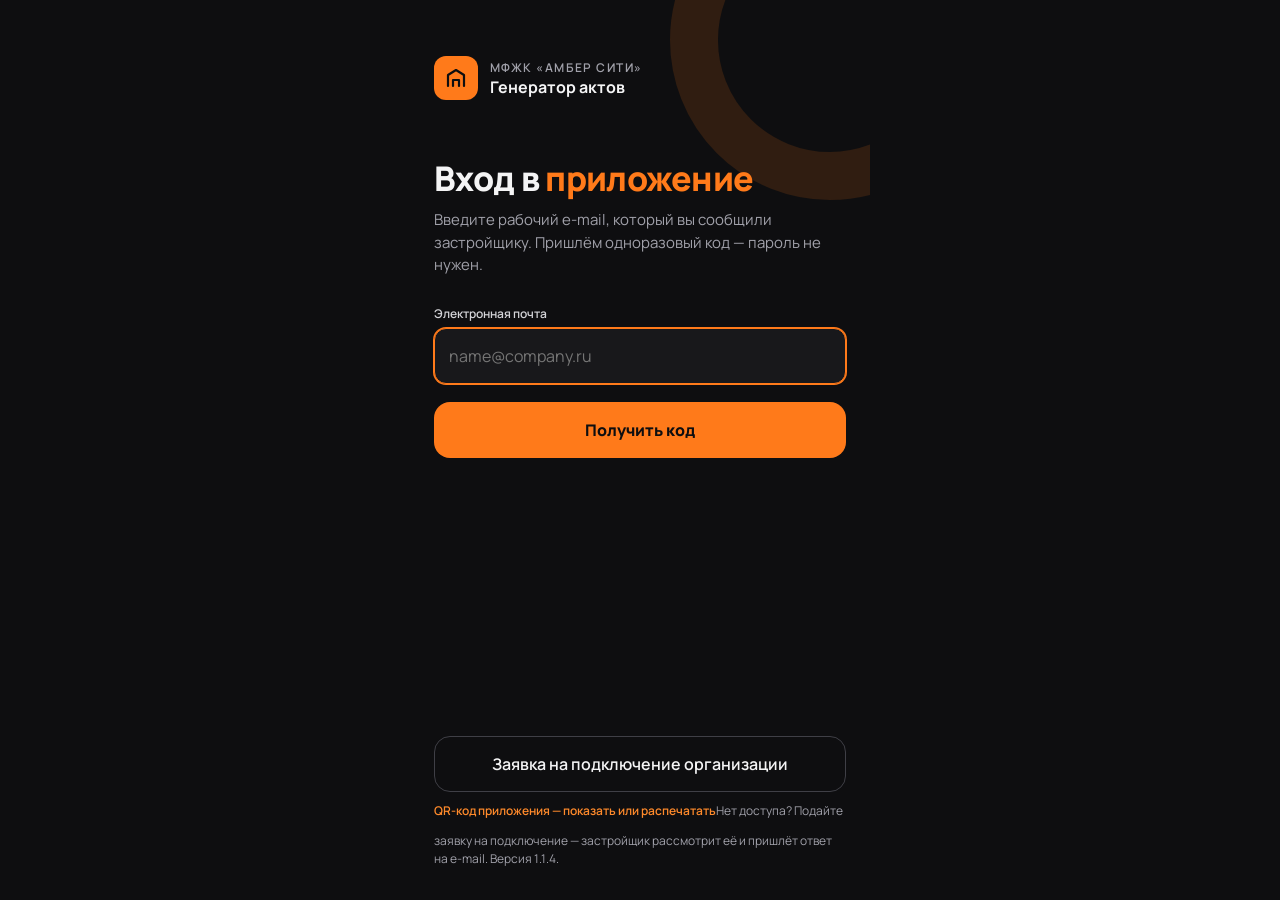
==== index.html @ ec32d387 "Сайт 1.1.4: вернуть изменения 1.1.2–1.1.3 (Приложение, «Генератор актов», Open Graph), QR-ссылка пов" ====
<!doctype html>
<html lang="ru">
<head>
<meta charset="utf-8">
<meta name="viewport" content="width=device-width, initial-scale=1, viewport-fit=cover">
<meta name="theme-color" content="#0E0E10">
<meta name="color-scheme" content="dark">
<meta name="apple-mobile-web-app-capable" content="yes">
<meta name="apple-mobile-web-app-status-bar-style" content="black-translucent">
<meta name="apple-mobile-web-app-title" content="Генератор актов">
<meta name="referrer" content="no-referrer">
<title>Генератор актов</title>
<meta name="description" content="Заявки на передачу фронта работ, проекты актов и согласование застройщиком. Вход по рабочему e-mail.">
<meta property="og:type" content="website">
<meta property="og:site_name" content="Генератор актов">
<meta property="og:title" content="Генератор актов — МФЖК «Амбер Сити»">
<meta property="og:description" content="Заявки на передачу фронта работ, проекты актов и согласование. Вход по рабочему e-mail — пароль не нужен.">
<meta property="og:url" content="https://samohin649-beep.github.io/generator-aktov/?o=amber">
<meta property="og:image" content="https://samohin649-beep.github.io/generator-aktov/icons/og.png">
<meta property="og:image:width" content="1200">
<meta property="og:image:height" content="630">
<meta property="og:locale" content="ru_RU">
<meta name="twitter:card" content="summary_large_image">
<link rel="manifest" href="manifest.webmanifest">
<link rel="icon" type="image/png" sizes="192x192" href="icons/icon-192.png">
<link rel="apple-touch-icon" href="icons/apple-180.png">
<link rel="preconnect" href="https://fonts.googleapis.com">
<link rel="preconnect" href="https://fonts.gstatic.com" crossorigin>
<link rel="stylesheet" href="https://fonts.googleapis.com/css2?family=Manrope:wght@400;500;600;700;800&family=JetBrains+Mono:wght@500&display=swap">
<link rel="stylesheet" href="css/app.css?v=1.1.4">
</head>
<body>
<div id="app"><div class="empty" style="padding-top:40vh"><span class="spin"></span> Загрузка…</div></div>
<noscript><div class="msg err" style="margin:20px">Включите JavaScript в браузере.</div></noscript>
<script src="config.js?v=1.1.4"></script>
<script src="js/app.js?v=1.1.4"></script>
</body>
</html>
---- css/app.css ----
/* Передача фронта — приложение. Тёмная тема, оранжевый акцент (утверждено 28.10.2026). */
:root {
  color-scheme: dark;
  --bg: #0E0E10; --s1: #18181B; --s2: #1F1F23; --line: #2A2A30; --line2: #3F3F46;
  --tx: #F4F4F5; --tx2: #D4D4D8; --mut: #A1A1AA; --mut2: #71717A;
  --acc: #FF7A1A; --acc-on: #0E0E10;
  --acc-dim-bg: #2B1A0C; --acc-dim-tx: #FF9A4D; --acc-dim-line: #5A3214;
  --acc-soft-bg: #231507; --acc-soft-tx: #FFC9A0;
  --bad: #F87171;
  --r: 14px; --r-lg: 18px;
  --font: Manrope, system-ui, -apple-system, "Segoe UI", Roboto, sans-serif;
  --mono: "JetBrains Mono", ui-monospace, SFMono-Regular, Menlo, monospace;
}
* { box-sizing: border-box; }
html, body { margin: 0; background: var(--bg); color: var(--tx); font-family: var(--font); -webkit-text-size-adjust: 100%; }
body { min-height: 100vh; }
a { color: #FF8A2B; text-decoration: none; } a:hover { color: #FFB070; }
button, input, select, textarea { font: inherit; color: inherit; }
button { cursor: pointer; }
button:disabled { opacity: .55; cursor: default; }
:focus-visible { outline: 2px solid var(--acc); outline-offset: 2px; }
.mono { font-family: var(--mono); }
.hidden { display: none !important; }
.sr { position: absolute; width: 1px; height: 1px; overflow: hidden; clip: rect(0 0 0 0); white-space: nowrap; }

/* каркас */
.wrap { max-width: 760px; margin: 0 auto; padding: 0 20px; }
.wrap.wide { max-width: 1440px; padding: 0 32px; }
.top { display: flex; align-items: center; justify-content: space-between; gap: 12px; padding: 22px 0 14px; }
.top .t-sub { font-size: 12px; color: var(--mut); }
.top .t-main { font-size: 22px; font-weight: 800; letter-spacing: -.01em; }
.eyebrow { font-size: 12px; font-weight: 700; letter-spacing: .12em; text-transform: uppercase; color: var(--acc); }
.row { display: flex; align-items: center; gap: 10px; }
.grow { flex: 1; min-width: 0; }

/* кнопки */
.btn { height: 56px; border-radius: 16px; border: none; background: var(--acc); color: var(--acc-on); font-size: 16px; font-weight: 800; padding: 0 20px;
  display: inline-flex; align-items: center; justify-content: center; gap: 8px; }
.btn.block { width: 100%; }
.btn.sm { height: 44px; border-radius: 12px; font-size: 14px; padding: 0 14px; }
.btn.ghost { background: transparent; color: var(--tx); border: 1px solid var(--line2); font-weight: 600; }
.btn.outline { background: transparent; color: var(--acc); border: 1.5px solid var(--acc); }
.btn.mute { background: transparent; color: var(--tx2); border: 1.5px solid #52525B; font-weight: 700; }
.icon-btn { width: 44px; height: 44px; border-radius: 12px; border: 1px solid var(--line); background: var(--s1); display: inline-flex; align-items: center; justify-content: center; color: var(--tx); flex: none; }
.icon-btn svg { width: 20px; height: 20px; }

/* поля */
.field { display: flex; flex-direction: column; gap: 6px; position: relative; }
.field label, .lbl { font-size: 12px; font-weight: 600; color: var(--tx2); }
.inp { height: 48px; border-radius: 12px; border: 1px solid var(--line2); background: var(--s1); color: var(--tx); padding: 0 14px; font-size: 16px; width: 100%; }
textarea.inp { height: auto; padding: 12px 14px; resize: vertical; min-height: 84px; }
.inp:focus { border-color: var(--acc); outline: none; box-shadow: 0 0 0 1px var(--acc); }
select.inp { appearance: none; background-image: linear-gradient(45deg, transparent 50%, var(--mut) 50%), linear-gradient(135deg, var(--mut) 50%, transparent 50%);
  background-position: calc(100% - 20px) 21px, calc(100% - 15px) 21px; background-size: 5px 5px; background-repeat: no-repeat; padding-right: 36px; }
.grid2 { display: grid; grid-template-columns: repeat(2, minmax(0, 1fr)); gap: 10px; }
.grid-pre { display: grid; grid-template-columns: 110px minmax(0, 1fr); gap: 10px; }
.sugg { position: absolute; left: 0; right: 0; top: 100%; margin-top: 4px; z-index: 20; border-radius: 12px; background: var(--s2); border: 1px solid var(--line); overflow: hidden;
  box-shadow: 0 12px 30px rgba(0,0,0,.45); }
.sugg button { display: block; width: 100%; text-align: left; padding: 12px 14px; background: transparent; border: none; font-size: 15px; color: var(--tx2); }
.sugg button.on, .sugg button:hover { background: var(--acc-dim-bg); color: var(--acc-soft-tx); }

/* сообщения */
.msg { border-radius: 14px; padding: 12px 14px; font-size: 14px; line-height: 1.45; margin: 10px 0; }
.msg.ok { background: var(--s1); border: 1px solid var(--line); color: var(--tx2); }
.msg.good { background: var(--acc-dim-bg); border: 1px solid var(--acc-dim-line); color: var(--acc-soft-tx); }
.msg.err { background: #2A1215; border: 1px solid #5B2228; color: #FECACA; }
.toast { position: fixed; left: 50%; transform: translateX(-50%); bottom: 96px; z-index: 60; max-width: min(560px, calc(100% - 32px)); width: max-content;
  border-radius: 14px; padding: 12px 16px; font-size: 14px; line-height: 1.4; background: #F4F4F5; color: #0E0E10; font-weight: 600; box-shadow: 0 12px 30px rgba(0,0,0,.5); }
.toast.err { background: #FECACA; }

/* вход */
.login { min-height: 100vh; display: flex; flex-direction: column; gap: 28px; padding: 56px 24px 32px; max-width: 460px; margin: 0 auto; position: relative; overflow: hidden; }
.login .ring { position: absolute; right: -120px; top: -120px; width: 320px; height: 320px; border-radius: 50%; border: 48px solid var(--acc); opacity: .14; pointer-events: none; }
.brand { display: flex; align-items: center; gap: 12px; }
.logo { width: 44px; height: 44px; border-radius: 12px; background: var(--acc); display: flex; align-items: center; justify-content: center; flex: none; }
.logo svg { width: 24px; height: 24px; }
.brand .b-sub { font-size: 12px; font-weight: 600; letter-spacing: .12em; text-transform: uppercase; color: var(--mut); }
.brand .b-main { font-size: 16px; font-weight: 700; }
.h1 { margin: 0; font-size: 34px; line-height: 1.1; font-weight: 800; letter-spacing: -.02em; }
.h1 em { font-style: normal; color: var(--acc); }
.lead { margin: 0; font-size: 15px; line-height: 1.5; color: var(--mut); }
.otp { position: relative; display: grid; grid-template-columns: repeat(6, minmax(0, 1fr)); gap: 8px; }
.otp .cell { height: 56px; border-radius: 12px; background: var(--bg); border: 1px solid var(--line2); display: flex; align-items: center; justify-content: center; font-family: var(--mono); font-size: 24px; }
.otp .cell.cur { border: 1.5px solid var(--acc); color: var(--acc); }
.otp input { position: absolute; inset: 0; width: 100%; height: 100%; opacity: 0; font-size: 16px; }
.panel { display: flex; flex-direction: column; gap: 12px; padding: 18px; border-radius: 16px; background: var(--s1); border: 1px solid var(--line); }
.foot { margin-top: auto; font-size: 12px; color: var(--mut); line-height: 1.5; }
.linkbtn { background: none; border: none; padding: 0; color: #FF8A2B; font-size: inherit; font-weight: 600; }

/* сегменты и плашки */
.seg { display: grid; grid-auto-columns: minmax(0, 1fr); grid-auto-flow: column; gap: 6px; padding: 4px; border-radius: 14px; background: var(--s1); }
.seg button { height: 40px; border-radius: 10px; border: none; background: transparent; color: var(--tx2); font-weight: 600; font-size: 14px; }
.seg button.on { background: var(--acc); color: var(--acc-on); font-weight: 800; }
.tiles { display: grid; grid-template-columns: repeat(3, minmax(0, 1fr)); gap: 8px; }
.tile { border-radius: 14px; background: var(--s1); border: 1px solid var(--line); padding: 12px; display: flex; flex-direction: column; gap: 2px; text-align: left; }
.tile b { font-size: 26px; font-weight: 800; line-height: 1; }
.tile span { font-size: 12px; color: var(--mut); }
.tile.on { background: var(--acc); border-color: var(--acc); color: var(--acc-on); }
.tile.on span { color: var(--acc-on); font-weight: 700; }
.search { height: 44px; border-radius: 12px; background: var(--s1); border: 1px solid var(--line); display: flex; align-items: center; gap: 10px; padding: 0 14px; }
.search input { flex: 1; border: none; background: transparent; color: var(--tx); font-size: 15px; outline: none; min-width: 0; }

/* карточки */
.list { display: flex; flex-direction: column; gap: 12px; padding: 14px 0 120px; }
.card { border-radius: var(--r-lg); background: var(--s1); border: 1px solid var(--line); padding: 16px; display: flex; flex-direction: column; gap: 10px; text-align: left; color: var(--tx); width: 100%; }
button.card { cursor: pointer; font: inherit; }
.card.hot { border: 1.5px solid var(--acc); }
.card .c-head { display: flex; justify-content: space-between; align-items: center; gap: 10px; }
.card .c-id { font-family: var(--mono); font-size: 13px; color: var(--mut); }
.card .c-title { font-size: 16px; font-weight: 700; line-height: 1.3; }
.card .c-sub { font-size: 13px; color: var(--mut); line-height: 1.45; }
.card .c-note { font-size: 13px; line-height: 1.45; padding: 10px 12px; border-radius: 12px; background: var(--acc-soft-bg); color: var(--acc-soft-tx); }
.card .c-btns { display: flex; gap: 8px; flex-wrap: wrap; }
.card .c-btns > * { flex: 1 1 120px; }
.chip { font-size: 12px; font-weight: 700; padding: 5px 10px; border-radius: 999px; white-space: nowrap; border: 1px solid transparent; }
.chip.wait { background: var(--acc-dim-bg); color: var(--acc-dim-tx); border-color: var(--acc-dim-line); }
.chip.fix { background: var(--acc); color: var(--acc-on); font-weight: 800; }
.chip.act { background: #F4F4F5; color: #0E0E10; }
.chip.bad { background: transparent; color: var(--mut); border-color: var(--line2); }
.empty { text-align: center; color: var(--mut); padding: 40px 16px; font-size: 14px; }
.fab { position: fixed; left: 0; right: 0; bottom: 0; padding: 12px 20px calc(20px + env(safe-area-inset-bottom)); background: linear-gradient(to top, var(--bg) 70%, rgba(14,14,16,0)); z-index: 30; }
.fab .btn { max-width: 720px; margin: 0 auto; display: flex; width: 100%; }

/* форма заявки */
.form { display: flex; flex-direction: column; gap: 14px; padding: 6px 0 140px; }
.note-row { display: flex; align-items: center; gap: 10px; padding: 12px 14px; border-radius: 14px; background: var(--s1); border: 1px solid var(--line); font-size: 12px; line-height: 1.4; color: var(--mut); }

/* застройщик */
.facts { display: grid; grid-template-columns: 110px minmax(0, 1fr); row-gap: 10px; column-gap: 12px; font-size: 14px; line-height: 1.35; }
.facts dt { color: var(--mut); margin: 0; } .facts dd { margin: 0; overflow-wrap: anywhere; }
.decide { display: flex; flex-direction: column; gap: 10px; }
.dev-grid { display: block; }
.dev-detail { display: flex; flex-direction: column; gap: 14px; padding-bottom: 32px; }
.dtable-box { overflow-x: auto; border-radius: 16px; border: 1px solid #232327; }
table.dtable { width: 100%; min-width: 720px; border-collapse: collapse; font-size: 14px; }
.dtable th { padding: 12px 16px; font-weight: 600; font-size: 12px; letter-spacing: .06em; text-transform: uppercase; color: var(--mut); background: #16161A; text-align: left; }
.dtable td { padding: 14px 16px; border-top: 1px solid #232327; color: var(--tx2); vertical-align: top; }
.dtable td.who { color: var(--tx); font-weight: 700; }
.dtable tr { cursor: pointer; }
.dtable tr.sel td { background: var(--acc-soft-bg); }
.dtable tr.sel td:first-child { box-shadow: inset 3px 0 0 var(--acc); color: var(--acc-soft-tx); }
.dtable tr:hover td { background: #1A1A1E; }
.dtable tr.sel:hover td { background: var(--acc-soft-bg); }
.only-wide { display: none; }
.dev-list { display: flex; flex-direction: column; gap: 12px; }
.dtable td.mono { white-space: nowrap; }
@media (min-width: 1000px) {
  .dev-grid { display: grid; grid-template-columns: minmax(0, 1fr) 420px; gap: 24px; align-items: start; }
  .dev-grid .dev-detail { position: sticky; top: 16px; border-radius: 20px; background: var(--s1); border: 1px solid var(--line); padding: 22px; }
  .only-wide { display: block; }
  .only-narrow { display: none !important; }
  .dev-grid .back-row { display: none; }
}
@media (max-width: 999px) {
  .dev-grid.has-sel .dev-list { display: none; }
  .dev-grid:not(.has-sel) .dev-detail { display: none; }
}
@media (max-width: 380px) {
  .h1 { font-size: 30px; }
  .facts, .grid-pre { grid-template-columns: 92px minmax(0, 1fr); }
}
.spin { width: 18px; height: 18px; border-radius: 50%; border: 2.5px solid currentColor; border-right-color: transparent; animation: sp 0.8s linear infinite; display: inline-block; }
@keyframes sp { to { transform: rotate(360deg); } }
@media (prefers-reduced-motion: reduce) { .spin { animation: none; } }
.btn span > svg:not([width]) { width: 18px; height: 18px; }
/* 1.1: согласующий, подключение */
.hint { font-size: 12px; color: var(--mut); min-height: 16px; }
.lbl-t { font-size: 12px; font-weight: 600; color: var(--tx2); }
select.inp:disabled { opacity: .55; }
.tags { display: flex; flex-wrap: wrap; gap: 8px; }
.tag { height: 40px; min-width: 56px; padding: 0 14px; border-radius: 12px; border: 1px solid var(--line2); background: var(--s1); color: var(--tx2); font-family: inherit; font-size: 14px; font-weight: 700; cursor: pointer; }
.tag.on { background: var(--acc); border-color: var(--acc); color: var(--acc-on); }
.trap { position: absolute; left: -9999px; width: 1px; height: 1px; opacity: 0; }
.tiles.t4 { grid-template-columns: repeat(4, minmax(0, 1fr)); }
/* 1.1.1: контактные лица */
.contact { border: 1px solid var(--line); border-radius: var(--r-lg); padding: 12px 14px 14px; margin: 0; display: flex; flex-direction: column; gap: 10px; background: var(--s1); min-width: 0; }
.contact legend { padding: 0 6px; font-size: 12px; font-weight: 700; color: var(--acc-dim-tx); display: flex; align-items: center; gap: 8px; }
.contact .x { width: 28px; height: 28px; border-radius: 8px; border: 1px solid var(--line2); background: transparent; color: var(--tx2); font-size: 18px; line-height: 1; cursor: pointer; }
.contacts { display: flex; flex-direction: column; gap: 12px; }
.contacts:empty { display: none; }
.add-contact { align-self: flex-start; }
.add-contact svg { width: 16px; height: 16px; }

/* 1.1.2: «Приложение» — пример мелким шрифтом */
#f_app::placeholder { font-size: 12px; opacity: .65; }
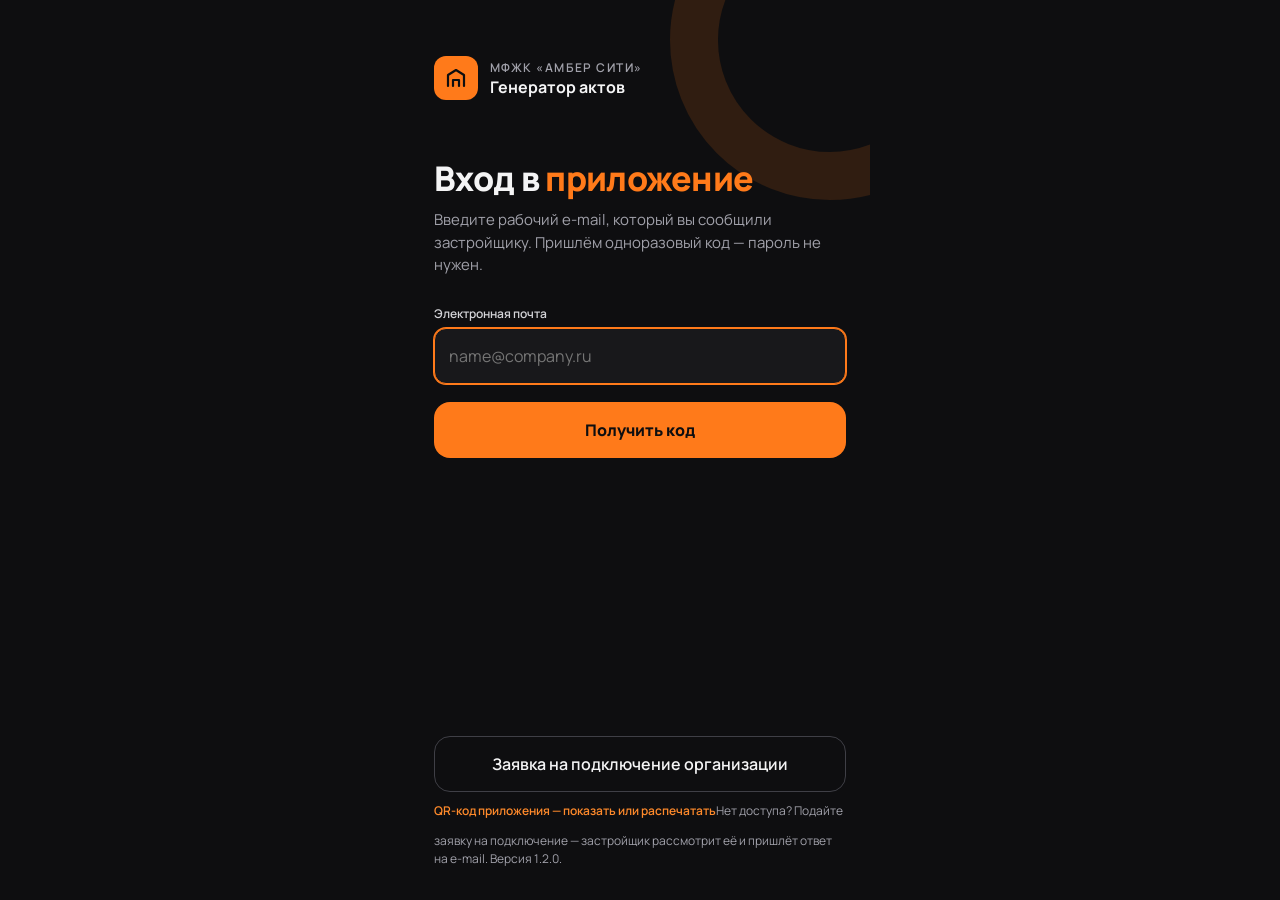
==== commit f82c4f2d: "Сайт 1.2.0: второй тип акта — приёмка-передача мест производства работ («Площадка») Вкладка «Площадк" ====
--- a/index.html
+++ b/index.html
@@ -27,12 +27,12 @@
 <link rel="preconnect" href="https://fonts.googleapis.com">
 <link rel="preconnect" href="https://fonts.gstatic.com" crossorigin>
 <link rel="stylesheet" href="https://fonts.googleapis.com/css2?family=Manrope:wght@400;500;600;700;800&family=JetBrains+Mono:wght@500&display=swap">
-<link rel="stylesheet" href="css/app.css?v=1.1.4">
+<link rel="stylesheet" href="css/app.css?v=1.2.0">
 </head>
 <body>
 <div id="app"><div class="empty" style="padding-top:40vh"><span class="spin"></span> Загрузка…</div></div>
 <noscript><div class="msg err" style="margin:20px">Включите JavaScript в браузере.</div></noscript>
-<script src="config.js?v=1.1.4"></script>
-<script src="js/app.js?v=1.1.4"></script>
+<script src="config.js?v=1.2.0"></script>
+<script src="js/app.js?v=1.2.0"></script>
 </body>
 </html>
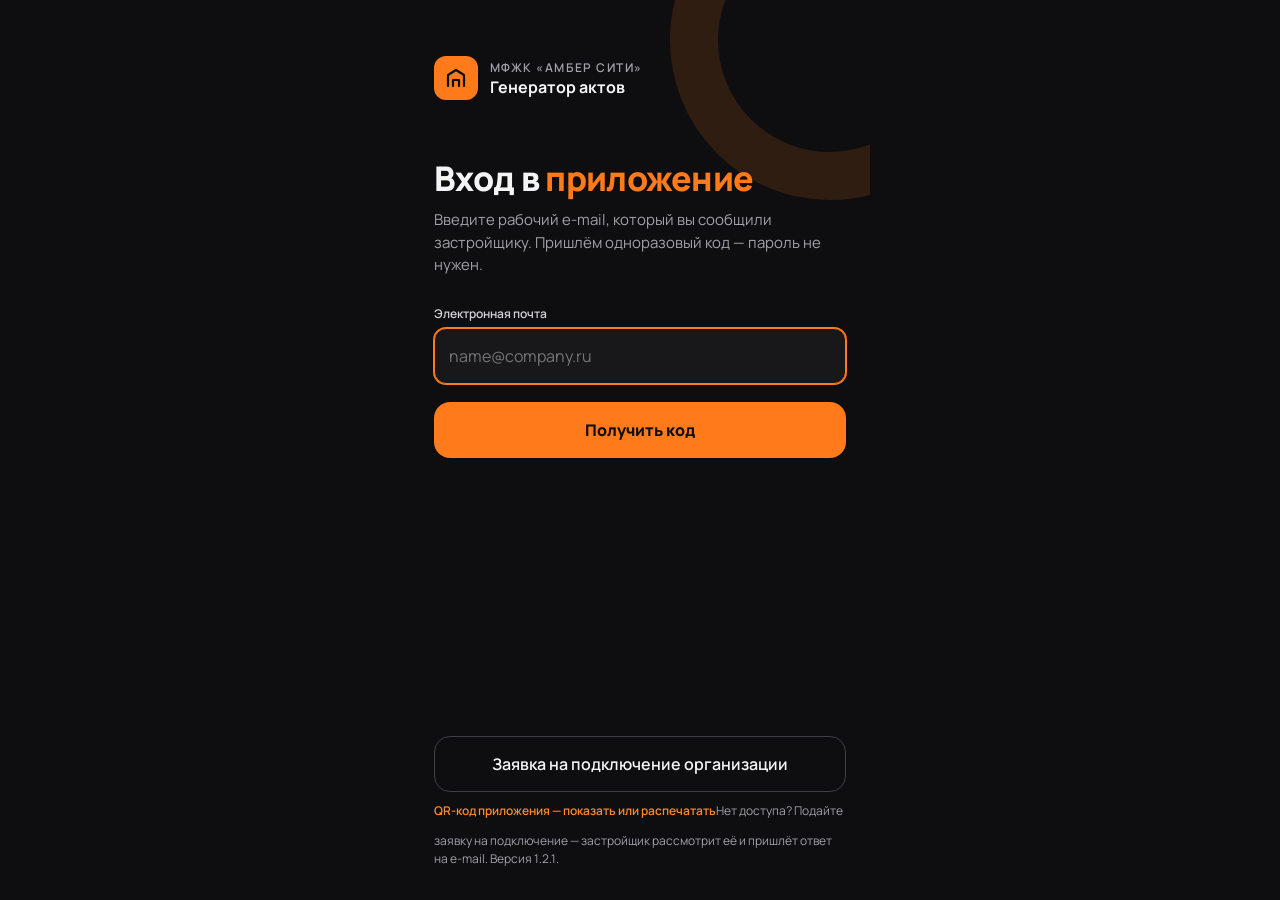
==== commit c19cc2d9: "Сайт 1.2.1: название «Генератор актов» на экране выбора объекта, в описании и QR Co-Authored-By: Cla" ====
--- a/index.html
+++ b/index.html
@@ -10,11 +10,11 @@
 <meta name="apple-mobile-web-app-title" content="Генератор актов">
 <meta name="referrer" content="no-referrer">
 <title>Генератор актов</title>
-<meta name="description" content="Заявки на передачу фронта работ, проекты актов и согласование застройщиком. Вход по рабочему e-mail.">
+<meta name="description" content="Генератор актов: акты передачи фронта работ и мест производства работ — заявки подрядчиков и согласование застройщиком. Вход по рабочему e-mail.">
 <meta property="og:type" content="website">
 <meta property="og:site_name" content="Генератор актов">
 <meta property="og:title" content="Генератор актов — МФЖК «Амбер Сити»">
-<meta property="og:description" content="Заявки на передачу фронта работ, проекты актов и согласование. Вход по рабочему e-mail — пароль не нужен.">
+<meta property="og:description" content="Акты передачи фронта и мест производства работ: заявки и согласование. Вход по рабочему e-mail — пароль не нужен.">
 <meta property="og:url" content="https://samohin649-beep.github.io/generator-aktov/?o=amber">
 <meta property="og:image" content="https://samohin649-beep.github.io/generator-aktov/icons/og.png">
 <meta property="og:image:width" content="1200">
@@ -27,12 +27,12 @@
 <link rel="preconnect" href="https://fonts.googleapis.com">
 <link rel="preconnect" href="https://fonts.gstatic.com" crossorigin>
 <link rel="stylesheet" href="https://fonts.googleapis.com/css2?family=Manrope:wght@400;500;600;700;800&family=JetBrains+Mono:wght@500&display=swap">
-<link rel="stylesheet" href="css/app.css?v=1.2.0">
+<link rel="stylesheet" href="css/app.css?v=1.2.1">
 </head>
 <body>
 <div id="app"><div class="empty" style="padding-top:40vh"><span class="spin"></span> Загрузка…</div></div>
 <noscript><div class="msg err" style="margin:20px">Включите JavaScript в браузере.</div></noscript>
-<script src="config.js?v=1.2.0"></script>
-<script src="js/app.js?v=1.2.0"></script>
+<script src="config.js?v=1.2.1"></script>
+<script src="js/app.js?v=1.2.1"></script>
 </body>
 </html>
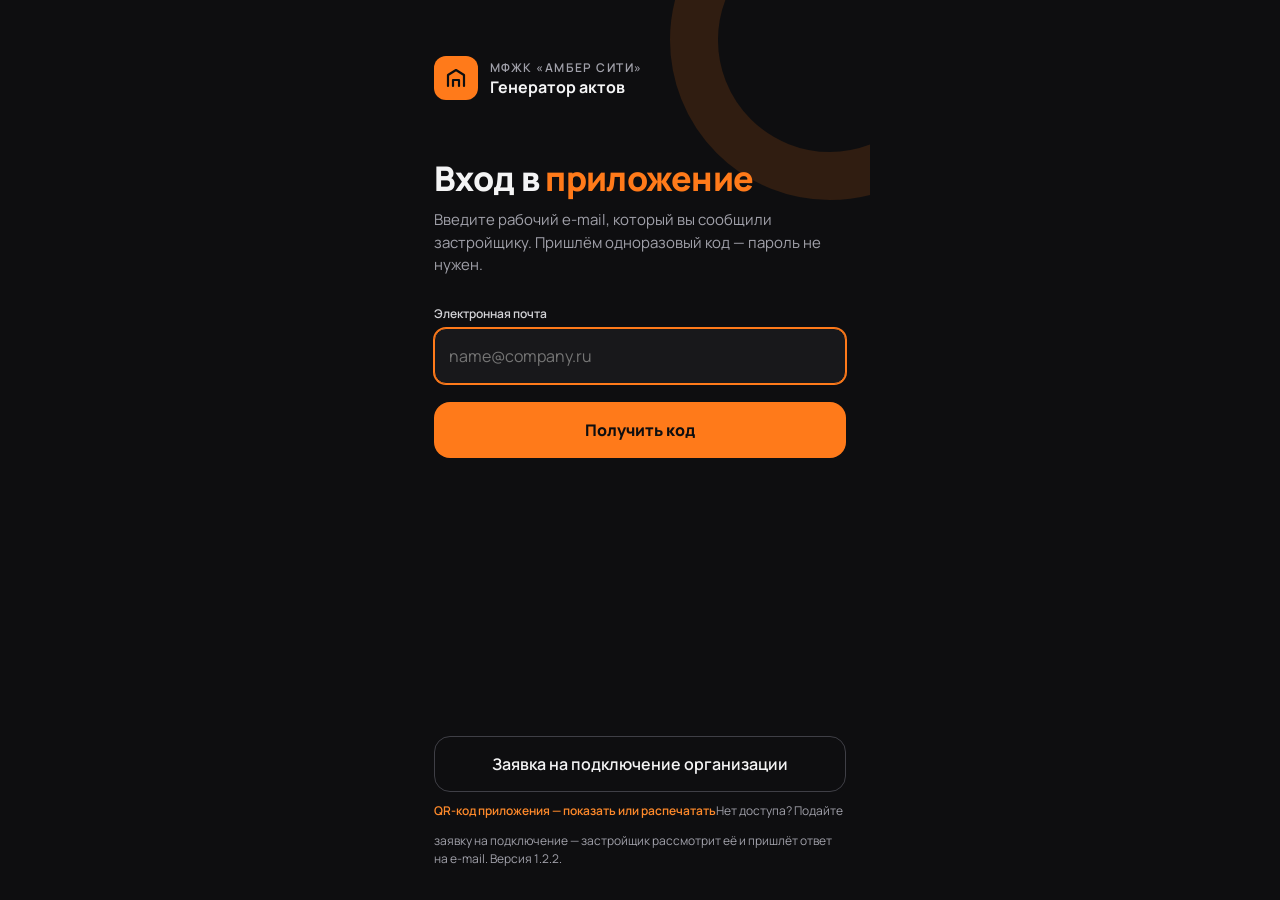
==== commit 0df64550: "Сайт 1.2.2: обновление окна застройщика повторяет формирование недоформированного акта «Площадки» Co" ====
--- a/index.html
+++ b/index.html
@@ -27,12 +27,12 @@
 <link rel="preconnect" href="https://fonts.googleapis.com">
 <link rel="preconnect" href="https://fonts.gstatic.com" crossorigin>
 <link rel="stylesheet" href="https://fonts.googleapis.com/css2?family=Manrope:wght@400;500;600;700;800&family=JetBrains+Mono:wght@500&display=swap">
-<link rel="stylesheet" href="css/app.css?v=1.2.1">
+<link rel="stylesheet" href="css/app.css?v=1.2.2">
 </head>
 <body>
 <div id="app"><div class="empty" style="padding-top:40vh"><span class="spin"></span> Загрузка…</div></div>
 <noscript><div class="msg err" style="margin:20px">Включите JavaScript в браузере.</div></noscript>
-<script src="config.js?v=1.2.1"></script>
-<script src="js/app.js?v=1.2.1"></script>
+<script src="config.js?v=1.2.2"></script>
+<script src="js/app.js?v=1.2.2"></script>
 </body>
 </html>
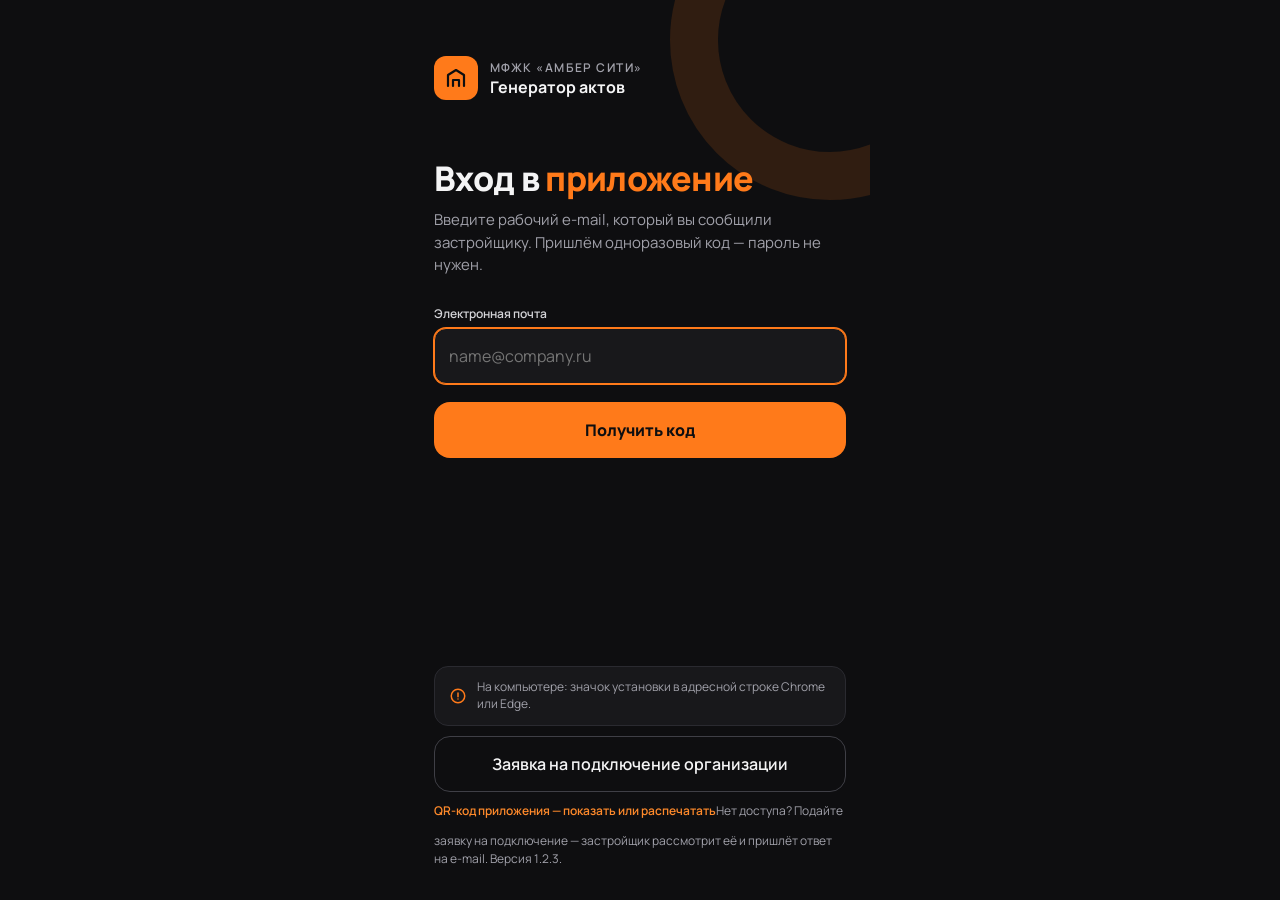
==== commit 45e611a0: "Сайт 1.2.3: кнопка «Установить приложение» и подсказки по установке (Android, встроенный браузер, iP" ====
--- a/index.html
+++ b/index.html
@@ -27,12 +27,12 @@
 <link rel="preconnect" href="https://fonts.googleapis.com">
 <link rel="preconnect" href="https://fonts.gstatic.com" crossorigin>
 <link rel="stylesheet" href="https://fonts.googleapis.com/css2?family=Manrope:wght@400;500;600;700;800&family=JetBrains+Mono:wght@500&display=swap">
-<link rel="stylesheet" href="css/app.css?v=1.2.2">
+<link rel="stylesheet" href="css/app.css?v=1.2.3">
 </head>
 <body>
 <div id="app"><div class="empty" style="padding-top:40vh"><span class="spin"></span> Загрузка…</div></div>
 <noscript><div class="msg err" style="margin:20px">Включите JavaScript в браузере.</div></noscript>
-<script src="config.js?v=1.2.2"></script>
-<script src="js/app.js?v=1.2.2"></script>
+<script src="config.js?v=1.2.3"></script>
+<script src="js/app.js?v=1.2.3"></script>
 </body>
 </html>
--- a/css/app.css
+++ b/css/app.css
@@ -183,3 +183,4 @@
 
 /* 1.1.2: «Приложение» — пример мелким шрифтом */
 #f_app::placeholder { font-size: 12px; opacity: .65; }
+.install { margin-bottom: 10px; } .install .btn { margin-bottom: 0; }
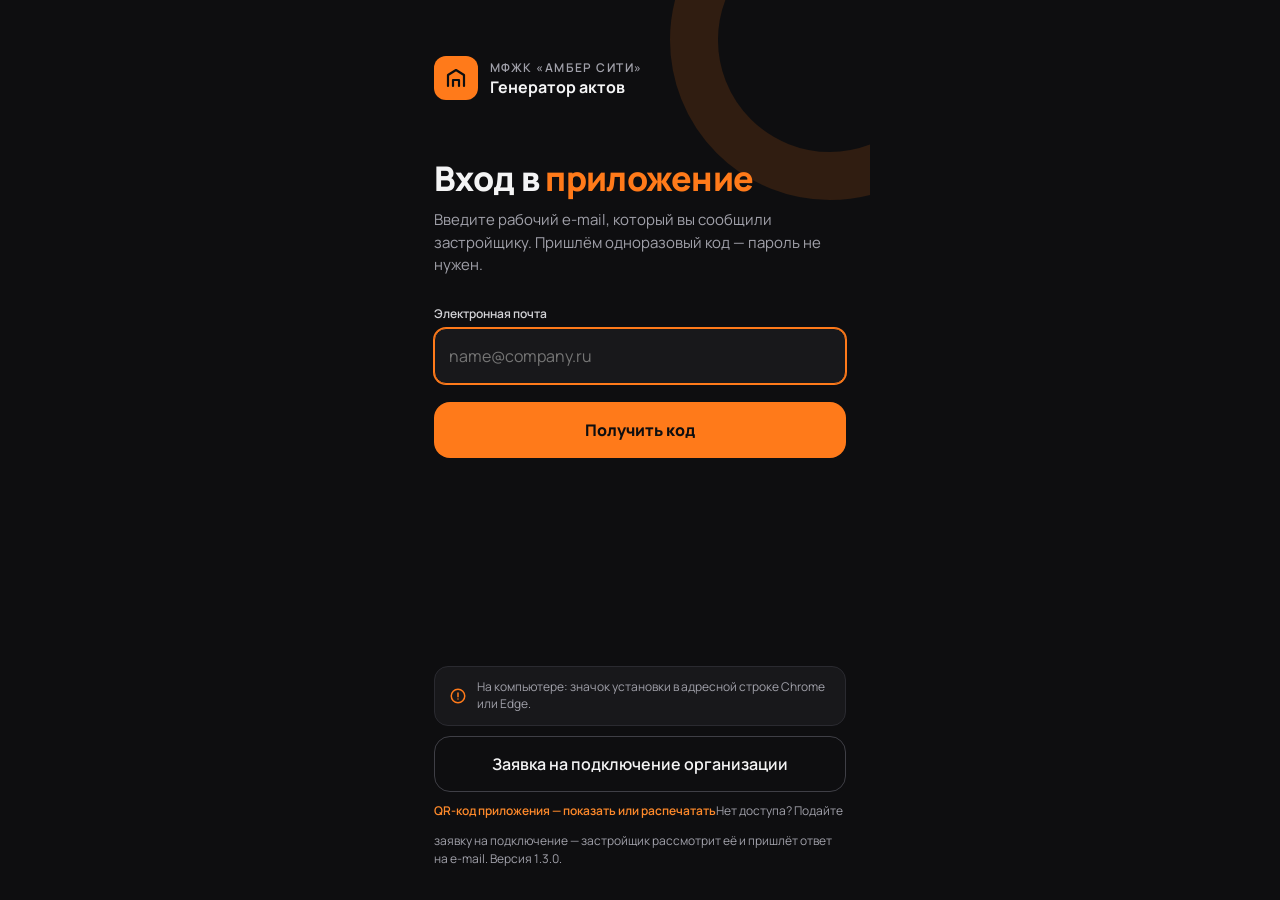
==== commit 84aa0529: "Сайт 1.3.0: третий тип акта — необходимость выполнения дополнительных работ («Доп. работы») Co-Autho" ====
--- a/index.html
+++ b/index.html
@@ -27,12 +27,12 @@
 <link rel="preconnect" href="https://fonts.googleapis.com">
 <link rel="preconnect" href="https://fonts.gstatic.com" crossorigin>
 <link rel="stylesheet" href="https://fonts.googleapis.com/css2?family=Manrope:wght@400;500;600;700;800&family=JetBrains+Mono:wght@500&display=swap">
-<link rel="stylesheet" href="css/app.css?v=1.2.3">
+<link rel="stylesheet" href="css/app.css?v=1.3.0">
 </head>
 <body>
 <div id="app"><div class="empty" style="padding-top:40vh"><span class="spin"></span> Загрузка…</div></div>
 <noscript><div class="msg err" style="margin:20px">Включите JavaScript в браузере.</div></noscript>
-<script src="config.js?v=1.2.3"></script>
-<script src="js/app.js?v=1.2.3"></script>
+<script src="config.js?v=1.3.0"></script>
+<script src="js/app.js?v=1.3.0"></script>
 </body>
 </html>
--- a/css/app.css
+++ b/css/app.css
@@ -184,3 +184,6 @@
 /* 1.1.2: «Приложение» — пример мелким шрифтом */
 #f_app::placeholder { font-size: 12px; opacity: .65; }
 .install { margin-bottom: 10px; } .install .btn { margin-bottom: 0; }
+.seg.seg4 { grid-auto-flow: row; grid-template-columns: repeat(2, minmax(0, 1fr)); }
+.dr-item { display: grid; grid-template-columns: minmax(0, 1fr) 96px 84px; gap: 8px; }
+@media (max-width: 420px) { .dr-item { grid-template-columns: minmax(0, 1fr) 84px 72px; } }
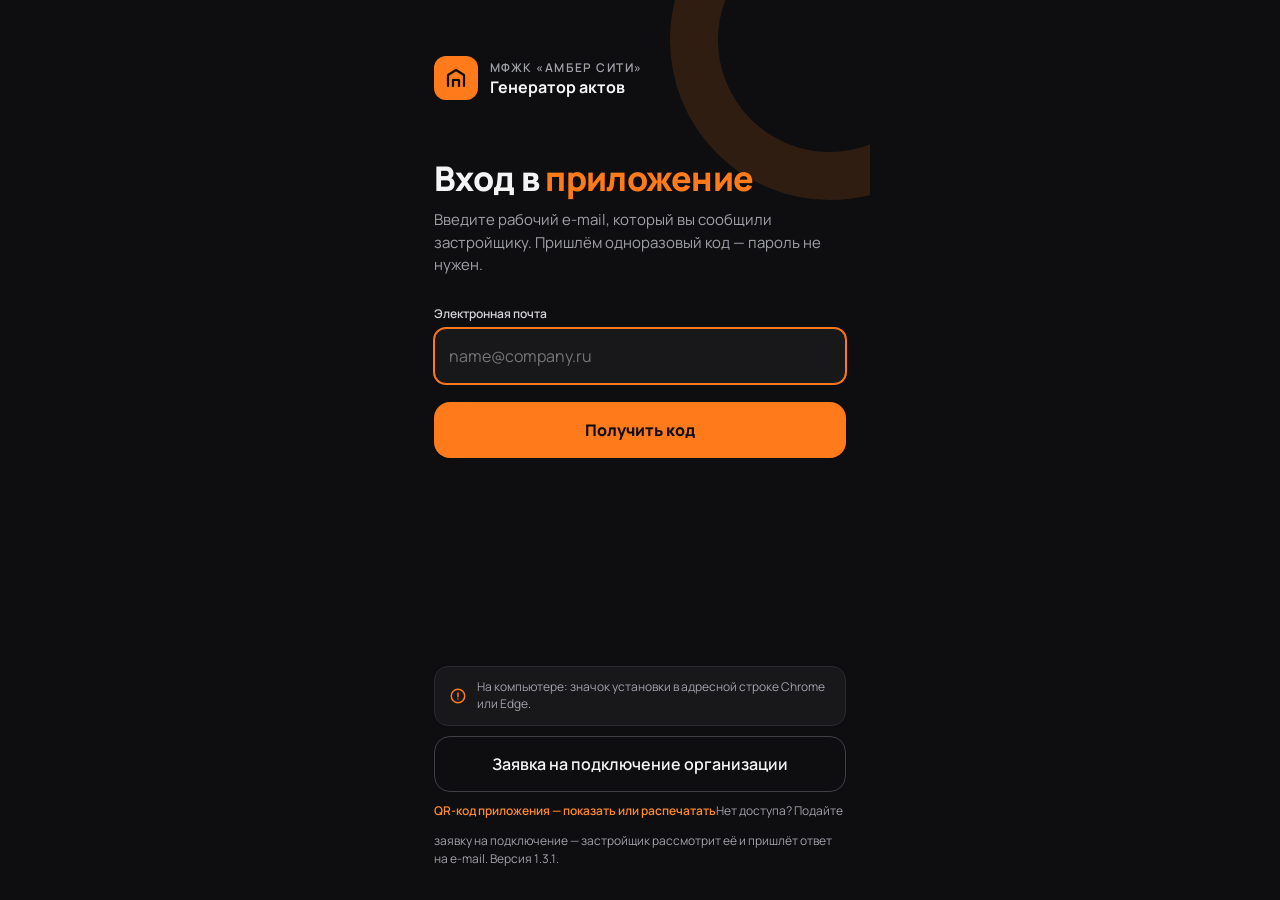
==== commit d31381c3: "Сайт 1.3.1: «Доп. работы» — наименование работ, предлоги, отметка, оси/помещения, шифр РД; предпросм" ====
--- a/index.html
+++ b/index.html
@@ -27,12 +27,12 @@
 <link rel="preconnect" href="https://fonts.googleapis.com">
 <link rel="preconnect" href="https://fonts.gstatic.com" crossorigin>
 <link rel="stylesheet" href="https://fonts.googleapis.com/css2?family=Manrope:wght@400;500;600;700;800&family=JetBrains+Mono:wght@500&display=swap">
-<link rel="stylesheet" href="css/app.css?v=1.3.0">
+<link rel="stylesheet" href="css/app.css?v=1.3.1">
 </head>
 <body>
 <div id="app"><div class="empty" style="padding-top:40vh"><span class="spin"></span> Загрузка…</div></div>
 <noscript><div class="msg err" style="margin:20px">Включите JavaScript в браузере.</div></noscript>
-<script src="config.js?v=1.3.0"></script>
-<script src="js/app.js?v=1.3.0"></script>
+<script src="config.js?v=1.3.1"></script>
+<script src="js/app.js?v=1.3.1"></script>
 </body>
 </html>
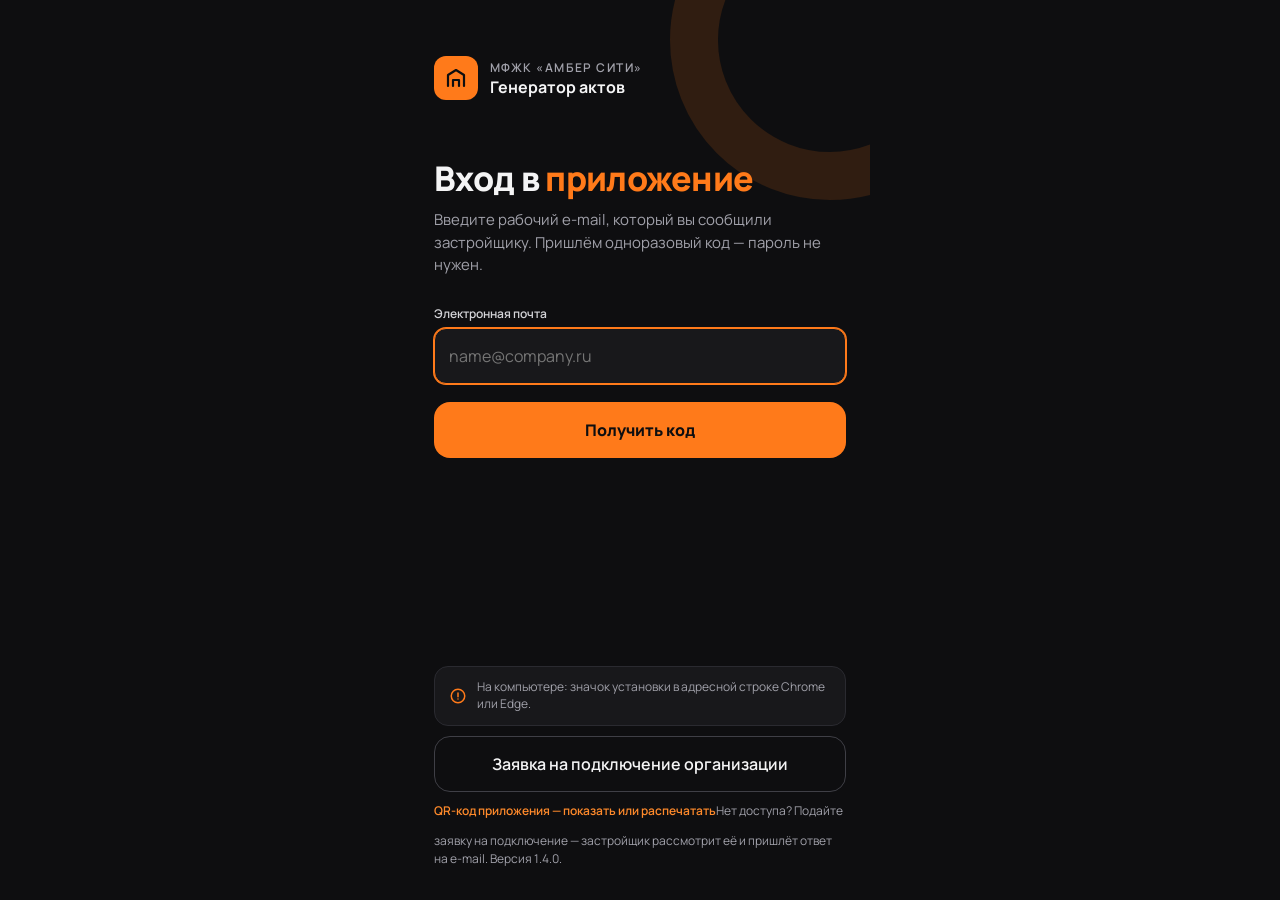
==== commit 6c8a0bfa: "Сайт 1.4.0: виды актов полными названиями, смысловой текст акта между полями форм, окно «Участники о" ====
--- a/index.html
+++ b/index.html
@@ -27,12 +27,12 @@
 <link rel="preconnect" href="https://fonts.googleapis.com">
 <link rel="preconnect" href="https://fonts.gstatic.com" crossorigin>
 <link rel="stylesheet" href="https://fonts.googleapis.com/css2?family=Manrope:wght@400;500;600;700;800&family=JetBrains+Mono:wght@500&display=swap">
-<link rel="stylesheet" href="css/app.css?v=1.3.1">
+<link rel="stylesheet" href="css/app.css?v=1.4.0">
 </head>
 <body>
 <div id="app"><div class="empty" style="padding-top:40vh"><span class="spin"></span> Загрузка…</div></div>
 <noscript><div class="msg err" style="margin:20px">Включите JavaScript в браузере.</div></noscript>
-<script src="config.js?v=1.3.1"></script>
-<script src="js/app.js?v=1.3.1"></script>
+<script src="config.js?v=1.4.0"></script>
+<script src="js/app.js?v=1.4.0"></script>
 </body>
 </html>
--- a/css/app.css
+++ b/css/app.css
@@ -187,3 +187,26 @@
 .seg.seg4 { grid-auto-flow: row; grid-template-columns: repeat(2, minmax(0, 1fr)); }
 .dr-item { display: grid; grid-template-columns: minmax(0, 1fr) 96px 84px; gap: 8px; }
 @media (max-width: 420px) { .dr-item { grid-template-columns: minmax(0, 1fr) 84px 72px; } }
+
+/* 1.4: виды актов у подрядчика — полными названиями */
+.actnav { display: flex; flex-direction: column; gap: 4px; padding: 4px; border-radius: 14px; background: var(--s1); }
+.actnav .an-grp { display: flex; flex-direction: column; gap: 6px; padding: 10px 8px 6px; border-radius: 10px; }
+.actnav .an-t { font-size: 12px; font-weight: 700; color: var(--tx2); padding: 0 4px; }
+.actnav .an-grp.on .an-t { color: var(--acc); }
+.actnav .seg { padding: 0; background: transparent; }
+.actnav .an-b { display: flex; align-items: center; justify-content: space-between; gap: 12px; min-height: 46px; padding: 0 14px; border-radius: 10px;
+  border: none; border-top: 1px solid var(--line); background: transparent; color: var(--tx2); font-weight: 600; font-size: 14px; text-align: left; }
+.actnav .an-b b { font-variant-numeric: tabular-nums; font-weight: 800; }
+.actnav .an-b.on { background: var(--acc); color: var(--acc-on); font-weight: 800; border-top-color: transparent; }
+/* 1.4: смысловой текст акта между полями формы */
+.ctx { font-size: 12.5px; line-height: 1.45; color: var(--mut); opacity: .8; font-style: italic; padding: 2px 0 0 10px; border-left: 2px solid var(--line2); margin-bottom: -4px; }
+/* 1.4: участники объекта */
+.pt-row { display: flex; flex-direction: column; gap: 4px; padding: 12px 0; border-top: 1px solid var(--line); }
+.pt-row:first-of-type { border-top: none; }
+.pt-row .pt-main { font-size: 15px; font-weight: 700; line-height: 1.3; }
+.pt-row .pt-sub { font-size: 13px; color: var(--mut); line-height: 1.45; }
+.pt-row .pt-act { display: flex; gap: 14px; flex-wrap: wrap; margin-top: 4px; font-size: 13px; }
+.pt-head { display: flex; justify-content: space-between; align-items: baseline; gap: 10px; }
+.pt-head h2 { margin: 0; font-size: 17px; font-weight: 800; }
+.chk { display: flex; align-items: center; gap: 10px; font-size: 14px; color: var(--tx2); }
+.chk input { width: 20px; height: 20px; accent-color: var(--acc); }
